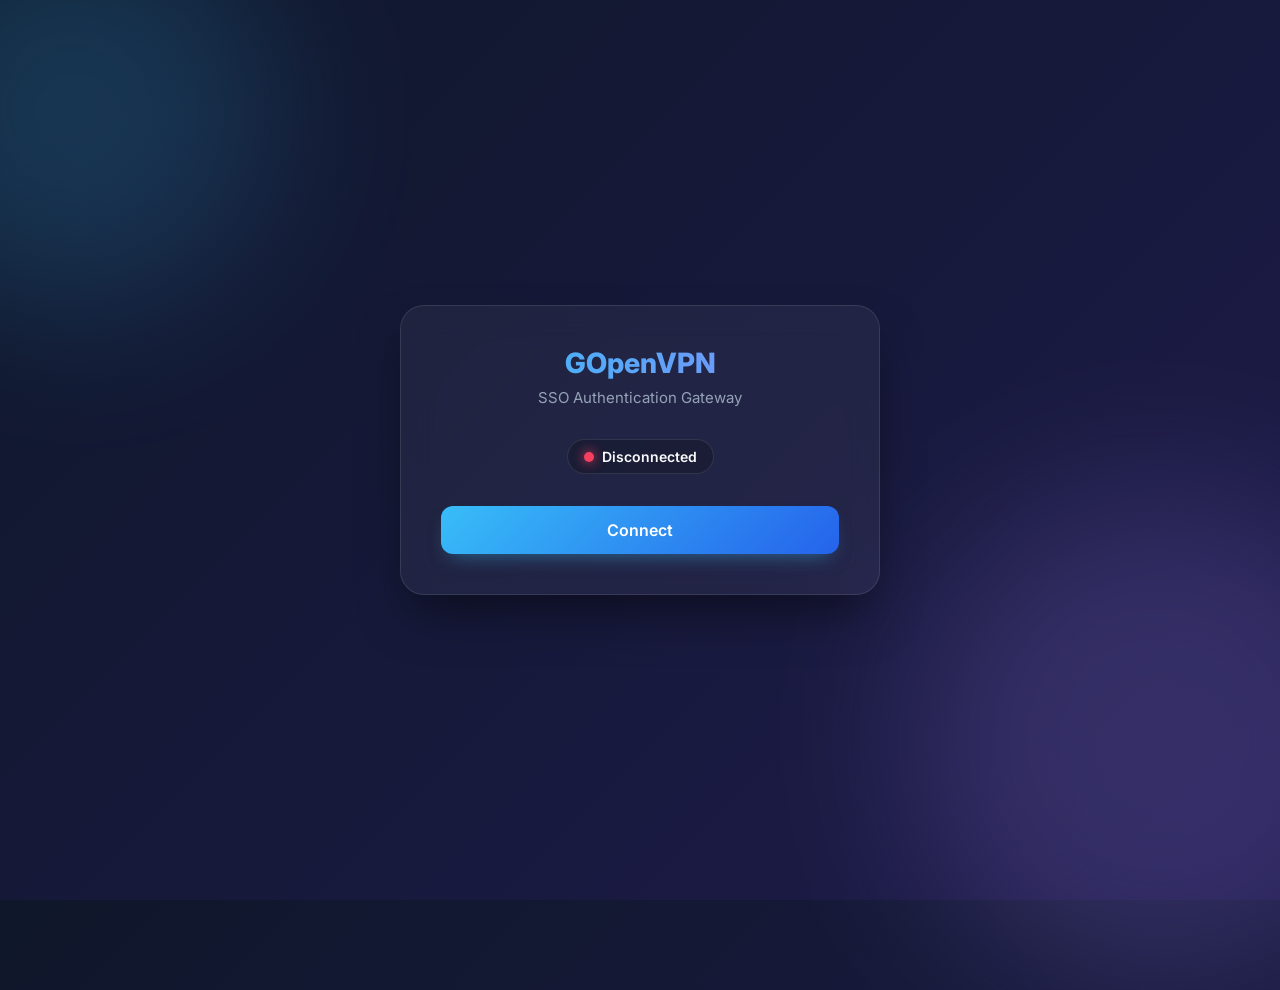
==== webapp/index.html @ 4560c25c "feat: implement OpenVPN 3 SSO web manager with Docker and Go backend" ====
<!DOCTYPE html>
<html lang="en">

<head>
    <meta charset="UTF-8">
    <meta name="viewport" content="width=device-width, initial-scale=1.0">
    <title>OpenVPN 3 SSO WebApp</title>
    <style>
        @import url('https://fonts.googleapis.com/css2?family=Inter:wght@400;600;800&display=swap');

        :root {
            --bg-grad-1: #0f172a;
            --bg-grad-2: #1e1b4b;
            --glass-bg: rgba(255, 255, 255, 0.05);
            --glass-border: rgba(255, 255, 255, 0.1);
            --accent: #38bdf8;
            --danger: #f43f5e;
            --success: #10b981;
            --text-main: #f8fafc;
            --text-muted: #94a3b8;
        }

        * {
            box-sizing: border-box;
            margin: 0;
            padding: 0;
            font-family: 'Inter', sans-serif;
        }

        body {
            background: linear-gradient(135deg, var(--bg-grad-1), var(--bg-grad-2));
            color: var(--text-main);
            min-height: 100vh;
            display: flex;
            align-items: center;
            justify-content: center;
            overflow: hidden;
            position: relative;
        }

        /* Animated background blobs */
        .blob {
            position: absolute;
            filter: blur(80px);
            z-index: 0;
            opacity: 0.6;
            animation: float 10s infinite ease-in-out alternate;
        }

        .blob-1 {
            top: -10%;
            left: -10%;
            width: 400px;
            height: 400px;
            background: rgba(56, 189, 248, 0.3);
            border-radius: 50%;
        }

        .blob-2 {
            bottom: -10%;
            right: -10%;
            width: 500px;
            height: 500px;
            background: rgba(167, 139, 250, 0.3);
            border-radius: 50%;
            animation-delay: -5s;
        }

        @keyframes float {
            0% {
                transform: translate(0, 0) scale(1);
            }

            100% {
                transform: translate(30px, 50px) scale(1.1);
            }
        }

        .container {
            position: relative;
            z-index: 10;
            background: var(--glass-bg);
            backdrop-filter: blur(16px);
            -webkit-backdrop-filter: blur(16px);
            border: 1px solid var(--glass-border);
            border-radius: 24px;
            padding: 40px;
            width: 90%;
            max-width: 480px;
            text-align: center;
            box-shadow: 0 25px 50px -12px rgba(0, 0, 0, 0.5);
            transition: all 0.4s cubic-bezier(0.4, 0, 0.2, 1);
        }

        .header h1 {
            font-size: 28px;
            font-weight: 800;
            margin-bottom: 8px;
            background: linear-gradient(to right, #38bdf8, #818cf8);
            background-clip: text;
            -webkit-background-clip: text;
            -webkit-text-fill-color: transparent;
        }

        .header p {
            color: var(--text-muted);
            font-size: 15px;
            margin-bottom: 32px;
        }

        .status-badge {
            display: inline-flex;
            align-items: center;
            gap: 8px;
            padding: 8px 16px;
            border-radius: 999px;
            background: rgba(0, 0, 0, 0.2);
            border: 1px solid var(--glass-border);
            font-size: 14px;
            font-weight: 600;
            margin-bottom: 32px;
        }

        .dot {
            width: 10px;
            height: 10px;
            border-radius: 50%;
            background: var(--text-muted);
            box-shadow: 0 0 10px var(--text-muted);
            transition: background 0.3s, box-shadow 0.3s;
        }

        .status-badge.connected .dot {
            background: var(--success);
            box-shadow: 0 0 12px var(--success);
        }

        .status-badge.connecting .dot {
            background: #f59e0b;
            box-shadow: 0 0 12px #f59e0b;
            animation: pulse 1.5s infinite;
        }

        .status-badge.disconnected .dot {
            background: var(--danger);
            box-shadow: 0 0 12px var(--danger);
        }

        @keyframes pulse {
            0% {
                transform: scale(1);
                opacity: 1;
            }

            50% {
                transform: scale(1.5);
                opacity: 0.5;
            }

            100% {
                transform: scale(1);
                opacity: 1;
            }
        }

        .btn {
            appearance: none;
            border: none;
            background: linear-gradient(135deg, #38bdf8, #2563eb);
            color: white;
            font-size: 16px;
            font-weight: 600;
            padding: 14px 28px;
            border-radius: 12px;
            cursor: pointer;
            width: 100%;
            transition: transform 0.2s, box-shadow 0.2s, background 0.3s;
            box-shadow: 0 10px 20px -10px rgba(56, 189, 248, 0.5);
        }

        .btn:hover {
            transform: translateY(-2px);
            box-shadow: 0 15px 25px -10px rgba(56, 189, 248, 0.7);
        }

        .btn:active {
            transform: translateY(0);
        }

        .btn-disconnect {
            background: linear-gradient(135deg, #f43f5e, #be123c);
            box-shadow: 0 10px 20px -10px rgba(244, 63, 94, 0.5);
            display: none;
        }

        .btn-disconnect:hover {
            box-shadow: 0 15px 25px -10px rgba(244, 63, 94, 0.7);
        }

        .loader {
            display: none;
            width: 24px;
            height: 24px;
            border: 3px solid rgba(255, 255, 255, 0.3);
            border-radius: 50%;
            border-top-color: white;
            animation: spin 1s ease-in-out infinite;
            margin: 0 auto;
        }

        @keyframes spin {
            to {
                transform: rotate(360deg);
            }
        }

        .btn.loading .btn-text {
            display: none;
        }

        .btn.loading .loader {
            display: block;
        }

        .btn:disabled,
        .btn.loading {
            pointer-events: none;
            opacity: 0.8;
        }
    </style>
</head>

<body>
    <div class="blob blob-1"></div>
    <div class="blob blob-2"></div>

    <div class="container" id="app">
        <div class="header">
            <h1>GOpenVPN</h1>
            <p>SSO Authentication Gateway</p>
        </div>

        <div class="status-badge disconnected" id="statusBadge">
            <div class="dot"></div>
            <span id="statusText">Disconnected</span>
        </div>

        <button class="btn" id="btnConnect" onclick="startVPN()">
            <span class="btn-text">Connect</span>
            <div class="loader"></div>
        </button>

        <button class="btn btn-disconnect" id="btnDisconnect" onclick="stopVPN()">
            <span class="btn-text">Disconnect</span>
            <div class="loader"></div>
        </button>
    </div>

    <script>
        const btnConnect = document.getElementById('btnConnect');
        const btnDisconnect = document.getElementById('btnDisconnect');
        const statusBadge = document.getElementById('statusBadge');
        const statusText = document.getElementById('statusText');

        setInterval(updateStatus, 2000);

        async function updateStatus() {
            try {
                const res = await fetch('/api/status');
                const data = await res.json();

                if (data.connected) {
                    setUIState('connected');
                } else if (statusBadge.classList.contains('connected')) {
                    setUIState('disconnected');
                }
            } catch (e) {
                console.error("Error fetching status", e);
            }
        }

        function setUIState(state) {
            statusBadge.className = `status-badge ${state}`;
            btnConnect.classList.remove('loading');
            btnDisconnect.classList.remove('loading');

            if (state === 'connected') {
                statusText.innerText = 'Connected (tun0 Active)';
                btnConnect.style.display = 'none';
                btnConnect.disabled = true;
                btnDisconnect.style.display = 'block';
                btnDisconnect.disabled = false;
                document.getElementById('app').style.borderColor = 'rgba(16, 185, 129, 0.4)';
            } else if (state === 'connecting') {
                statusText.innerText = 'Waiting for Authentication...';
                btnConnect.style.display = 'block';
                btnConnect.classList.add('loading');
                btnConnect.disabled = true;
                btnDisconnect.style.display = 'none';
                document.getElementById('app').style.borderColor = 'rgba(245, 158, 11, 0.4)';
            } else {
                statusText.innerText = 'Disconnected';
                btnConnect.style.display = 'block';
                btnConnect.disabled = false;
                btnDisconnect.style.display = 'none';
                document.getElementById('app').style.borderColor = 'rgba(255, 255, 255, 0.1)';
            }
        }

        async function startVPN() {
            if (btnConnect.disabled || btnConnect.classList.contains('loading')) return;
            setUIState('connecting');

            try {
                const res = await fetch('/api/start', { method: 'POST' });
                const data = await res.json();

                if (data.url) {
                    window.open(data.url, '_blank');
                } else if (data.status === 'connected') {
                    setUIState('connected');
                } else {
                    alert('Error: ' + (data.error || 'Could not start'));
                    setUIState('disconnected');
                }
            } catch (e) {
                alert('Backend connection failed.');
                setUIState('disconnected');
            }
        }

        async function stopVPN() {
            if (btnDisconnect.disabled || btnDisconnect.classList.contains('loading')) return;
            btnDisconnect.classList.add('loading');
            btnDisconnect.disabled = true;
            try {
                await fetch('/api/stop', { method: 'POST' });
            } catch (e) {
                btnDisconnect.classList.remove('loading');
                btnDisconnect.disabled = false;
            }
        }

        updateStatus();
    </script>
</body>

</html>
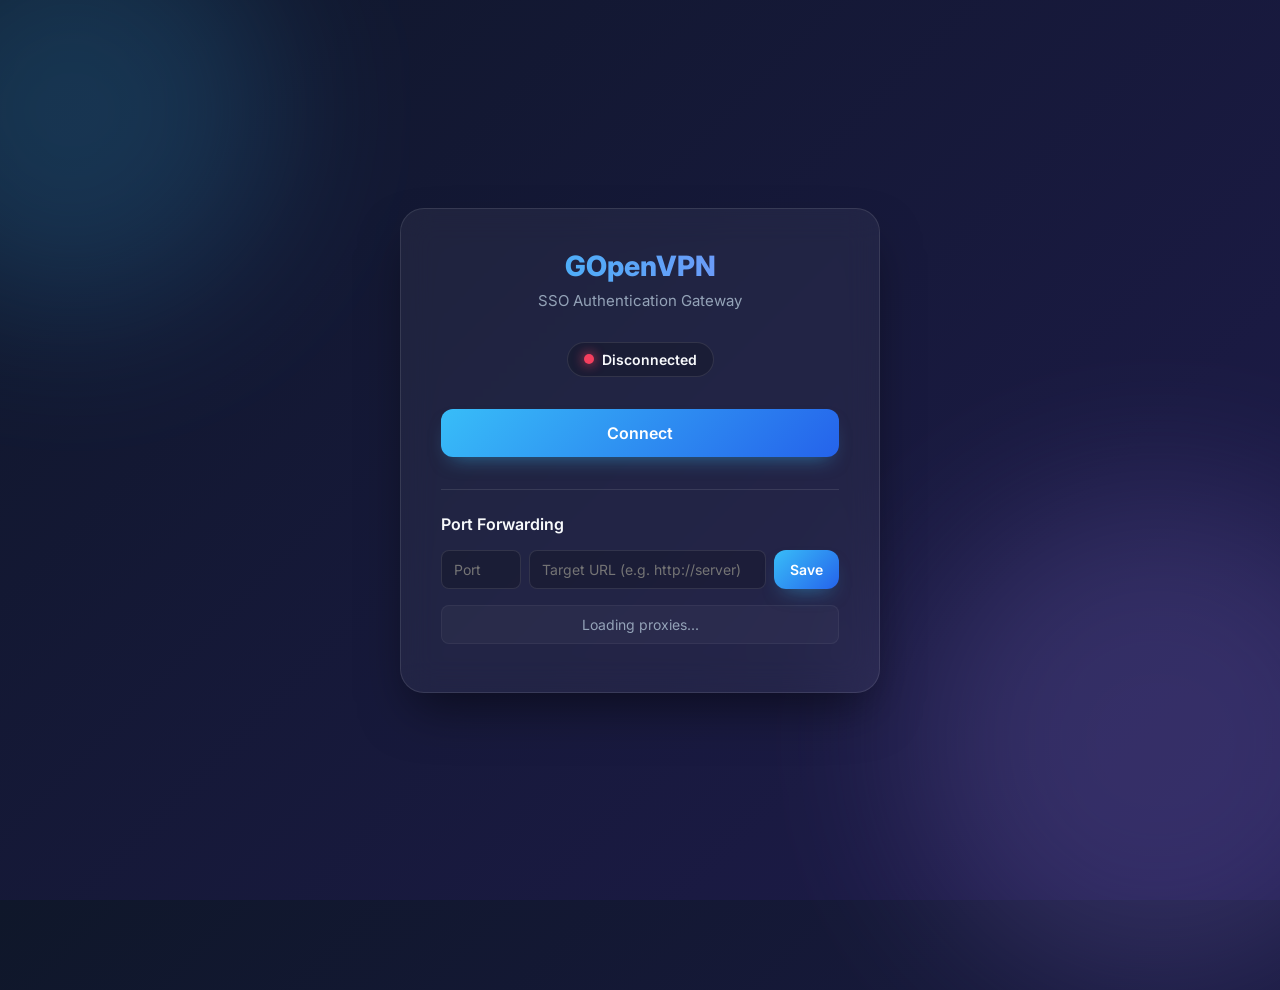
==== commit 00b6ee46: "feat: add webapp for OpenVPN session management and dynamic reverse proxy configuration" ====
--- a/webapp/index.html
+++ b/webapp/index.html
@@ -227,6 +227,130 @@
             pointer-events: none;
             opacity: 0.8;
         }
+
+        .proxy-section {
+            margin-top: 32px;
+            padding-top: 24px;
+            border-top: 1px solid var(--glass-border);
+            text-align: left;
+        }
+
+        .proxy-section h3 {
+            font-size: 16px;
+            font-weight: 600;
+            color: var(--text-main);
+            margin-bottom: 16px;
+        }
+
+        .proxy-form {
+            display: flex;
+            gap: 8px;
+            margin-bottom: 16px;
+        }
+
+        .proxy-form input {
+            background: rgba(0, 0, 0, 0.2);
+            border: 1px solid var(--glass-border);
+            color: var(--text-main);
+            padding: 10px 12px;
+            border-radius: 8px;
+            font-size: 14px;
+            outline: none;
+            transition: border-color 0.2s;
+        }
+        
+        .proxy-form input:focus {
+            border-color: var(--accent);
+        }
+        
+        #proxyPort {
+            width: 80px;
+        }
+
+        #proxyTarget {
+            flex-grow: 1;
+            min-width: 0;
+        }
+
+        .btn-small {
+            padding: 10px 16px;
+            font-size: 14px;
+            width: auto;
+        }
+
+        .proxy-list {
+            list-style: none;
+            max-height: 150px;
+            overflow-y: auto;
+        }
+
+        .proxy-list::-webkit-scrollbar {
+            width: 6px;
+        }
+        
+        .proxy-list::-webkit-scrollbar-thumb {
+            background: rgba(255, 255, 255, 0.2);
+            border-radius: 3px;
+        }
+
+        .proxy-list li {
+            display: flex;
+            justify-content: space-between;
+            align-items: center;
+            background: rgba(255, 255, 255, 0.03);
+            padding: 10px 12px;
+            border-radius: 8px;
+            margin-bottom: 8px;
+            border: 1px solid rgba(255, 255, 255, 0.05);
+            font-size: 14px;
+        }
+
+        .proxy-list li span {
+            flex-grow: 1;
+            white-space: nowrap;
+            overflow: hidden;
+            text-overflow: ellipsis;
+            margin-right: 12px;
+        }
+        
+        .proxy-actions {
+            display: flex;
+            gap: 4px;
+        }
+
+        .btn-edit {
+            background: rgba(56, 189, 248, 0.2);
+            color: var(--accent);
+            border: 1px solid rgba(56, 189, 248, 0.3);
+            padding: 6px 12px;
+            border-radius: 6px;
+            cursor: pointer;
+            font-size: 12px;
+            font-weight: 600;
+            transition: all 0.2s;
+        }
+
+        .btn-edit:hover {
+            background: rgba(56, 189, 248, 0.4);
+            border-color: rgba(56, 189, 248, 0.5);
+        }
+
+        .btn-delete {
+            background: rgba(244, 63, 94, 0.2);
+            color: var(--danger);
+            border: 1px solid rgba(244, 63, 94, 0.3);
+            padding: 6px 12px;
+            border-radius: 6px;
+            cursor: pointer;
+            font-size: 12px;
+            font-weight: 600;
+            transition: all 0.2s;
+        }
+        
+        .btn-delete:hover {
+            background: rgba(244, 63, 94, 0.4);
+            border-color: rgba(244, 63, 94, 0.5);
+        }
     </style>
 </head>
 
@@ -254,6 +378,18 @@
             <span class="btn-text">Disconnect</span>
             <div class="loader"></div>
         </button>
+
+        <div class="proxy-section">
+            <h3>Port Forwarding</h3>
+            <div class="proxy-form">
+                <input type="number" id="proxyPort" placeholder="Port" min="1" max="65535">
+                <input type="text" id="proxyTarget" placeholder="Target URL (e.g. http://server)">
+                <button class="btn btn-small" onclick="addProxy()">Save</button>
+            </div>
+            <ul class="proxy-list" id="proxyList">
+                <li style="color: var(--text-muted); justify-content: center;">Loading proxies...</li>
+            </ul>
+        </div>
     </div>
 
     <script>
@@ -341,7 +477,86 @@
             }
         }
 
+        async function fetchProxies() {
+            try {
+                const res = await fetch('/api/proxies');
+                const rules = await res.json();
+                const list = document.getElementById('proxyList');
+                list.innerHTML = '';
+                if (rules && rules.length > 0) {
+                    rules.forEach(rule => {
+                        const li = document.createElement('li');
+                        li.innerHTML = `<span><b>${rule.port}</b> ➞ ${rule.target}</span>
+                        <div class="proxy-actions">
+                            <button class="btn-edit" onclick="editProxy(${rule.port}, '${rule.target}')">Edit</button>
+                            <button class="btn-delete" onclick="deleteProxy(${rule.port})">Delete</button>
+                        </div>`;
+                        list.appendChild(li);
+                    });
+                } else {
+                    list.innerHTML = '<li style="color: var(--text-muted); justify-content: center;">No proxies configured</li>';
+                }
+            } catch (e) {
+                console.error("Error fetching proxies", e);
+            }
+        }
+
+        async function addProxy() {
+            const portInput = document.getElementById('proxyPort');
+            const targetInput = document.getElementById('proxyTarget');
+            const port = parseInt(portInput.value);
+            let target = targetInput.value.trim();
+
+            if (!port || !target) {
+                alert("Please provide both port and target URL.");
+                return;
+            }
+            
+            if (!target.startsWith('http://') && !target.startsWith('https://')) {
+                target = 'http://' + target;
+            }
+
+            try {
+                const res = await fetch('/api/proxies', {
+                    method: 'POST',
+                    headers: { 'Content-Type': 'application/json' },
+                    body: JSON.stringify({ port, target })
+                });
+
+                if (res.ok) {
+                    portInput.value = '';
+                    targetInput.value = '';
+                    fetchProxies();
+                } else {
+                    const err = await res.text();
+                    alert("Error saving proxy: " + err);
+                }
+            } catch (e) {
+                alert("Error connecting to server.");
+            }
+        }
+
+        function editProxy(port, target) {
+            document.getElementById('proxyPort').value = port;
+            document.getElementById('proxyTarget').value = target;
+            document.getElementById('proxyTarget').focus();
+        }
+
+        async function deleteProxy(port) {
+            try {
+                const res = await fetch(`/api/proxies?port=${port}`, { method: 'DELETE' });
+                if (res.ok) {
+                    fetchProxies();
+                } else {
+                    alert("Error deleting proxy.");
+                }
+            } catch (e) {
+                alert("Error connecting to server.");
+            }
+        }
+
         updateStatus();
+        fetchProxies();
     </script>
 </body>
 
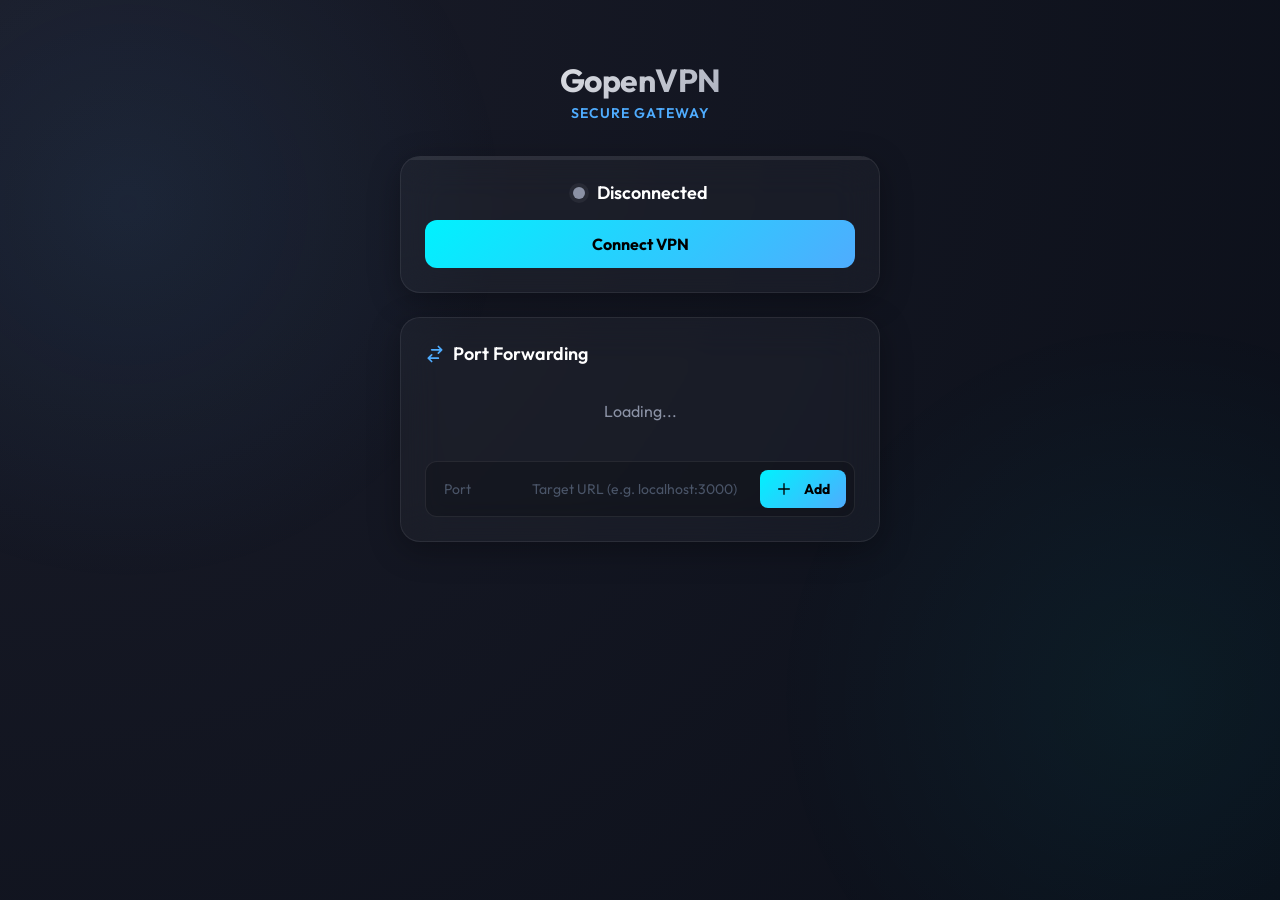
==== commit 1b43056a: "feat: add modern glass-morphism web interface for GopenVPN gateway management" ====
--- a/webapp/index.html
+++ b/webapp/index.html
@@ -4,146 +4,167 @@
 <head>
     <meta charset="UTF-8">
     <meta name="viewport" content="width=device-width, initial-scale=1.0">
-    <title>OpenVPN 3 SSO WebApp</title>
+    <title>GopenVPN Gateway</title>
     <style>
-        @import url('https://fonts.googleapis.com/css2?family=Inter:wght@400;600;800&display=swap');
+        @import url('https://fonts.googleapis.com/css2?family=Outfit:wght@300;400;600;700&display=swap');
 
         :root {
-            --bg-grad-1: #0f172a;
-            --bg-grad-2: #1e1b4b;
-            --glass-bg: rgba(255, 255, 255, 0.05);
-            --glass-border: rgba(255, 255, 255, 0.1);
-            --accent: #38bdf8;
-            --danger: #f43f5e;
-            --success: #10b981;
-            --text-main: #f8fafc;
-            --text-muted: #94a3b8;
+            --bg-dark: #0b0f19;
+            --bg-gradient: radial-gradient(circle at top left, #1a1c29, #0b0f19);
+            --glass-bg: rgba(255, 255, 255, 0.03);
+            --glass-bg-hover: rgba(255, 255, 255, 0.06);
+            --glass-border: rgba(255, 255, 255, 0.08);
+            --accent-primary: #00f2fe;
+            --accent-secondary: #4facfe;
+            --danger: #ff4b4b;
+            --success: #00ff88;
+            --warning: #ffb800;
+            --text-main: #ffffff;
+            --text-muted: #8b92a5;
         }
 
         * {
             box-sizing: border-box;
             margin: 0;
             padding: 0;
-            font-family: 'Inter', sans-serif;
+            font-family: 'Outfit', sans-serif;
         }
 
         body {
-            background: linear-gradient(135deg, var(--bg-grad-1), var(--bg-grad-2));
+            background: var(--bg-gradient);
+            background-color: var(--bg-dark);
             color: var(--text-main);
             min-height: 100vh;
             display: flex;
-            align-items: center;
             justify-content: center;
-            overflow: hidden;
-            position: relative;
-        }
-
-        /* Animated background blobs */
-        .blob {
-            position: absolute;
-            filter: blur(80px);
-            z-index: 0;
-            opacity: 0.6;
-            animation: float 10s infinite ease-in-out alternate;
-        }
-
-        .blob-1 {
-            top: -10%;
-            left: -10%;
-            width: 400px;
-            height: 400px;
-            background: rgba(56, 189, 248, 0.3);
+            padding: 20px;
+        }
+
+        /* Ambient Glow Effects */
+        .ambient-glow {
+            position: fixed;
+            width: 60vw;
+            height: 60vw;
             border-radius: 50%;
-        }
-
-        .blob-2 {
-            bottom: -10%;
-            right: -10%;
-            width: 500px;
-            height: 500px;
-            background: rgba(167, 139, 250, 0.3);
-            border-radius: 50%;
-            animation-delay: -5s;
-        }
-
-        @keyframes float {
-            0% {
-                transform: translate(0, 0) scale(1);
-            }
-
-            100% {
-                transform: translate(30px, 50px) scale(1.1);
-            }
-        }
-
-        .container {
-            position: relative;
-            z-index: 10;
-            background: var(--glass-bg);
-            backdrop-filter: blur(16px);
-            -webkit-backdrop-filter: blur(16px);
-            border: 1px solid var(--glass-border);
-            border-radius: 24px;
-            padding: 40px;
-            width: 90%;
+            background: radial-gradient(circle, rgba(79, 172, 254, 0.08) 0%, rgba(0, 0, 0, 0) 70%);
+            top: -20vh;
+            left: -20vw;
+            z-index: -1;
+            pointer-events: none;
+        }
+
+        .ambient-glow.right {
+            background: radial-gradient(circle, rgba(0, 242, 254, 0.05) 0%, rgba(0, 0, 0, 0) 70%);
+            top: auto;
+            bottom: -20vh;
+            left: auto;
+            right: -20vw;
+        }
+
+        .app-container {
+            width: 100%;
             max-width: 480px;
+            display: flex;
+            flex-direction: column;
+            gap: 24px;
+            padding-top: 40px;
+            padding-bottom: 40px;
+        }
+
+        /* Header */
+        .header {
             text-align: center;
-            box-shadow: 0 25px 50px -12px rgba(0, 0, 0, 0.5);
-            transition: all 0.4s cubic-bezier(0.4, 0, 0.2, 1);
+            margin-bottom: 10px;
         }
 
         .header h1 {
-            font-size: 28px;
-            font-weight: 800;
-            margin-bottom: 8px;
-            background: linear-gradient(to right, #38bdf8, #818cf8);
+            font-size: 32px;
+            font-weight: 700;
+            background: linear-gradient(135deg, var(--text-main), var(--text-muted));
             background-clip: text;
             -webkit-background-clip: text;
             -webkit-text-fill-color: transparent;
+            letter-spacing: -0.5px;
         }
 
         .header p {
-            color: var(--text-muted);
-            font-size: 15px;
-            margin-bottom: 32px;
-        }
-
-        .status-badge {
-            display: inline-flex;
-            align-items: center;
-            gap: 8px;
-            padding: 8px 16px;
-            border-radius: 999px;
-            background: rgba(0, 0, 0, 0.2);
-            border: 1px solid var(--glass-border);
+            color: var(--accent-secondary);
             font-size: 14px;
             font-weight: 600;
-            margin-bottom: 32px;
-        }
-
-        .dot {
-            width: 10px;
-            height: 10px;
+            letter-spacing: 1px;
+            text-transform: uppercase;
+            margin-top: 4px;
+        }
+
+        /* Glass Card Base */
+        .glass-card {
+            background: var(--glass-bg);
+            backdrop-filter: blur(20px);
+            -webkit-backdrop-filter: blur(20px);
+            border: 1px solid var(--glass-border);
+            border-radius: 20px;
+            padding: 24px;
+            box-shadow: 0 8px 32px 0 rgba(0, 0, 0, 0.3);
+            transition: all 0.3s ease;
+        }
+
+        /* Status Section */
+        .status-card {
+            display: flex;
+            flex-direction: column;
+            align-items: center;
+            gap: 16px;
+            position: relative;
+            overflow: hidden;
+        }
+
+        .status-card::before {
+            content: '';
+            position: absolute;
+            top: 0;
+            left: 0;
+            right: 0;
+            height: 3px;
+            background: var(--glass-border);
+            transition: background 0.5s ease;
+        }
+
+        .status-card.connected::before {
+            background: var(--success);
+            box-shadow: 0 0 15px var(--success);
+        }
+
+        .status-card.connecting::before {
+            background: var(--warning);
+            box-shadow: 0 0 15px var(--warning);
+        }
+
+        .status-header {
+            display: flex;
+            align-items: center;
+            gap: 12px;
+            font-size: 18px;
+            font-weight: 600;
+        }
+
+        .status-indicator {
+            width: 12px;
+            height: 12px;
             border-radius: 50%;
             background: var(--text-muted);
-            box-shadow: 0 0 10px var(--text-muted);
-            transition: background 0.3s, box-shadow 0.3s;
-        }
-
-        .status-badge.connected .dot {
+            box-shadow: 0 0 0 4px rgba(255, 255, 255, 0.05);
+            transition: all 0.3s ease;
+        }
+
+        .connected .status-indicator {
             background: var(--success);
-            box-shadow: 0 0 12px var(--success);
-        }
-
-        .status-badge.connecting .dot {
-            background: #f59e0b;
-            box-shadow: 0 0 12px #f59e0b;
+            box-shadow: 0 0 0 4px rgba(0, 255, 136, 0.2), 0 0 12px var(--success);
+        }
+
+        .connecting .status-indicator {
+            background: var(--warning);
+            box-shadow: 0 0 0 4px rgba(255, 184, 0, 0.2);
             animation: pulse 1.5s infinite;
-        }
-
-        .status-badge.disconnected .dot {
-            background: var(--danger);
-            box-shadow: 0 0 12px var(--danger);
         }
 
         @keyframes pulse {
@@ -153,8 +174,8 @@
             }
 
             50% {
-                transform: scale(1.5);
-                opacity: 0.5;
+                transform: scale(1.2);
+                opacity: 0.7;
             }
 
             100% {
@@ -163,49 +184,70 @@
             }
         }
 
+        /* Buttons */
         .btn {
-            appearance: none;
+            background: linear-gradient(135deg, var(--accent-primary), var(--accent-secondary));
+            color: #000;
             border: none;
-            background: linear-gradient(135deg, #38bdf8, #2563eb);
-            color: white;
+            padding: 14px 24px;
+            border-radius: 12px;
             font-size: 16px;
-            font-weight: 600;
-            padding: 14px 28px;
-            border-radius: 12px;
+            font-weight: 700;
             cursor: pointer;
             width: 100%;
-            transition: transform 0.2s, box-shadow 0.2s, background 0.3s;
-            box-shadow: 0 10px 20px -10px rgba(56, 189, 248, 0.5);
+            transition: transform 0.2s, box-shadow 0.2s;
+            display: flex;
+            justify-content: center;
+            align-items: center;
+            gap: 8px;
         }
 
         .btn:hover {
             transform: translateY(-2px);
-            box-shadow: 0 15px 25px -10px rgba(56, 189, 248, 0.7);
+            box-shadow: 0 8px 20px rgba(79, 172, 254, 0.3);
         }
 
         .btn:active {
             transform: translateY(0);
         }
 
-        .btn-disconnect {
-            background: linear-gradient(135deg, #f43f5e, #be123c);
-            box-shadow: 0 10px 20px -10px rgba(244, 63, 94, 0.5);
-            display: none;
-        }
-
-        .btn-disconnect:hover {
-            box-shadow: 0 15px 25px -10px rgba(244, 63, 94, 0.7);
+        .btn-danger {
+            background: transparent;
+            border: 1px solid var(--danger);
+            color: var(--danger);
+        }
+
+        .btn-danger:hover {
+            background: rgba(255, 75, 75, 0.1);
+            box-shadow: 0 8px 20px rgba(255, 75, 75, 0.2);
+        }
+
+        .btn.loading {
+            pointer-events: none;
+            opacity: 0.8;
         }
 
         .loader {
             display: none;
-            width: 24px;
-            height: 24px;
-            border: 3px solid rgba(255, 255, 255, 0.3);
+            width: 20px;
+            height: 20px;
+            border: 2px solid rgba(0, 0, 0, 0.2);
+            border-top-color: #000;
             border-radius: 50%;
-            border-top-color: white;
-            animation: spin 1s ease-in-out infinite;
-            margin: 0 auto;
+            animation: spin 1s linear infinite;
+        }
+
+        .btn-danger .loader {
+            border-color: rgba(255, 75, 75, 0.2);
+            border-top-color: var(--danger);
+        }
+
+        .btn.loading .loader {
+            display: block;
+        }
+
+        .btn.loading span {
+            display: none;
         }
 
         @keyframes spin {
@@ -214,188 +256,227 @@
             }
         }
 
-        .btn.loading .btn-text {
-            display: none;
-        }
-
-        .btn.loading .loader {
-            display: block;
-        }
-
-        .btn:disabled,
-        .btn.loading {
-            pointer-events: none;
-            opacity: 0.8;
-        }
-
-        .proxy-section {
-            margin-top: 32px;
-            padding-top: 24px;
-            border-top: 1px solid var(--glass-border);
-            text-align: left;
-        }
-
-        .proxy-section h3 {
+        /* Proxies Section */
+        .section-title {
+            font-size: 18px;
+            font-weight: 600;
+            margin-bottom: 16px;
+            display: flex;
+            align-items: center;
+            gap: 8px;
+        }
+
+        .section-title svg {
+            width: 20px;
+            height: 20px;
+            color: var(--accent-secondary);
+        }
+
+        .proxy-list {
+            display: flex;
+            flex-direction: column;
+            gap: 12px;
+            margin-bottom: 20px;
+        }
+
+        .proxy-card {
+            background: rgba(255, 255, 255, 0.02);
+            border: 1px solid var(--glass-border);
+            border-radius: 12px;
+            padding: 16px;
+            display: flex;
+            justify-content: space-between;
+            align-items: center;
+            transition: background 0.2s;
+        }
+
+        .proxy-card:hover {
+            background: var(--glass-bg-hover);
+        }
+
+        .proxy-info {
+            display: flex;
+            flex-direction: column;
+            gap: 4px;
+            overflow: hidden;
+        }
+
+        .proxy-port {
             font-size: 16px;
             font-weight: 600;
             color: var(--text-main);
-            margin-bottom: 16px;
-        }
-
-        .proxy-form {
+            display: flex;
+            align-items: center;
+            gap: 6px;
+        }
+
+        .proxy-port::before {
+            content: '';
+            display: inline-block;
+            width: 8px;
+            height: 8px;
+            background: var(--success);
+            border-radius: 50%;
+            box-shadow: 0 0 8px var(--success);
+        }
+
+        .proxy-target {
+            font-size: 13px;
+            color: var(--text-muted);
+            white-space: nowrap;
+            overflow: hidden;
+            text-overflow: ellipsis;
+        }
+
+        .proxy-actions {
             display: flex;
             gap: 8px;
-            margin-bottom: 16px;
-        }
-
-        .proxy-form input {
+        }
+
+        .icon-btn {
+            background: rgba(255, 255, 255, 0.05);
+            border: 1px solid var(--glass-border);
+            color: var(--text-muted);
+            width: 32px;
+            height: 32px;
+            border-radius: 8px;
+            display: flex;
+            justify-content: center;
+            align-items: center;
+            cursor: pointer;
+            transition: all 0.2s;
+        }
+
+        .icon-btn:hover {
+            color: var(--text-main);
+            background: rgba(255, 255, 255, 0.1);
+        }
+
+        .icon-btn.delete:hover {
+            color: var(--danger);
+            border-color: rgba(255, 75, 75, 0.3);
+            background: rgba(255, 75, 75, 0.1);
+        }
+
+        /* Add Proxy Form */
+        .add-proxy-form {
+            display: grid;
+            grid-template-columns: 80px 1fr auto;
+            gap: 8px;
             background: rgba(0, 0, 0, 0.2);
+            padding: 8px;
+            border-radius: 12px;
             border: 1px solid var(--glass-border);
+        }
+
+        .input-glass {
+            background: transparent;
+            border: none;
             color: var(--text-main);
-            padding: 10px 12px;
-            border-radius: 8px;
+            padding: 10px;
             font-size: 14px;
             outline: none;
-            transition: border-color 0.2s;
-        }
-        
-        .proxy-form input:focus {
-            border-color: var(--accent);
-        }
-        
-        #proxyPort {
-            width: 80px;
-        }
-
-        #proxyTarget {
-            flex-grow: 1;
-            min-width: 0;
+            border-radius: 8px;
+            transition: background 0.2s;
+        }
+
+        .input-glass:focus {
+            background: rgba(255, 255, 255, 0.05);
+        }
+
+        .input-glass::placeholder {
+            color: #4a5568;
         }
 
         .btn-small {
             padding: 10px 16px;
             font-size: 14px;
+            border-radius: 8px;
             width: auto;
         }
 
-        .proxy-list {
-            list-style: none;
-            max-height: 150px;
-            overflow-y: auto;
-        }
-
-        .proxy-list::-webkit-scrollbar {
-            width: 6px;
-        }
-        
-        .proxy-list::-webkit-scrollbar-thumb {
-            background: rgba(255, 255, 255, 0.2);
-            border-radius: 3px;
-        }
-
-        .proxy-list li {
-            display: flex;
-            justify-content: space-between;
-            align-items: center;
-            background: rgba(255, 255, 255, 0.03);
-            padding: 10px 12px;
-            border-radius: 8px;
-            margin-bottom: 8px;
-            border: 1px solid rgba(255, 255, 255, 0.05);
-            font-size: 14px;
-        }
-
-        .proxy-list li span {
-            flex-grow: 1;
-            white-space: nowrap;
-            overflow: hidden;
-            text-overflow: ellipsis;
-            margin-right: 12px;
-        }
-        
-        .proxy-actions {
-            display: flex;
-            gap: 4px;
-        }
-
-        .btn-edit {
-            background: rgba(56, 189, 248, 0.2);
-            color: var(--accent);
-            border: 1px solid rgba(56, 189, 248, 0.3);
-            padding: 6px 12px;
-            border-radius: 6px;
-            cursor: pointer;
-            font-size: 12px;
-            font-weight: 600;
-            transition: all 0.2s;
-        }
-
-        .btn-edit:hover {
-            background: rgba(56, 189, 248, 0.4);
-            border-color: rgba(56, 189, 248, 0.5);
-        }
-
-        .btn-delete {
-            background: rgba(244, 63, 94, 0.2);
-            color: var(--danger);
-            border: 1px solid rgba(244, 63, 94, 0.3);
-            padding: 6px 12px;
-            border-radius: 6px;
-            cursor: pointer;
-            font-size: 12px;
-            font-weight: 600;
-            transition: all 0.2s;
-        }
-        
-        .btn-delete:hover {
-            background: rgba(244, 63, 94, 0.4);
-            border-color: rgba(244, 63, 94, 0.5);
+        /* Mobile Adjustments */
+        @media (max-width: 480px) {
+            .add-proxy-form {
+                grid-template-columns: 1fr;
+            }
+
+            .add-proxy-form .btn-small {
+                width: 100%;
+            }
         }
     </style>
 </head>
 
 <body>
-    <div class="blob blob-1"></div>
-    <div class="blob blob-2"></div>
-
-    <div class="container" id="app">
+
+    <div class="ambient-glow"></div>
+    <div class="ambient-glow right"></div>
+
+    <div class="app-container">
         <div class="header">
-            <h1>GOpenVPN</h1>
-            <p>SSO Authentication Gateway</p>
+            <h1>GopenVPN</h1>
+            <p>Secure Gateway</p>
         </div>
 
-        <div class="status-badge disconnected" id="statusBadge">
-            <div class="dot"></div>
-            <span id="statusText">Disconnected</span>
+        <div class="glass-card status-card" id="statusCard">
+            <div class="status-header">
+                <div class="status-indicator"></div>
+                <span id="statusText">Disconnected</span>
+            </div>
+
+            <button class="btn" id="btnConnect" onclick="startVPN()">
+                <span>Connect VPN</span>
+                <div class="loader"></div>
+            </button>
+
+            <a class="btn" id="btnAuth" target="_blank"
+                style="display: none; background: linear-gradient(135deg, #f59e0b, #d97706); color: white; text-decoration: none;">
+                <span>Authenticate</span>
+                <svg width="18" height="18" fill="none" stroke="currentColor" viewBox="0 0 24 24">
+                    <path stroke-linecap="round" stroke-linejoin="round" stroke-width="2"
+                        d="M10 6H6a2 2 0 00-2 2v10a2 2 0 002 2h10a2 2 0 002-2v-4M14 4h6m0 0v6m0-6L10 14"></path>
+                </svg>
+            </a>
+
+            <button class="btn btn-danger" id="btnDisconnect" onclick="stopVPN()" style="display: none;">
+                <span>Disconnect</span>
+                <div class="loader"></div>
+            </button>
         </div>
 
-        <button class="btn" id="btnConnect" onclick="startVPN()">
-            <span class="btn-text">Connect</span>
-            <div class="loader"></div>
-        </button>
-
-        <button class="btn btn-disconnect" id="btnDisconnect" onclick="stopVPN()">
-            <span class="btn-text">Disconnect</span>
-            <div class="loader"></div>
-        </button>
-
-        <div class="proxy-section">
-            <h3>Port Forwarding</h3>
-            <div class="proxy-form">
-                <input type="number" id="proxyPort" placeholder="Port" min="1" max="65535">
-                <input type="text" id="proxyTarget" placeholder="Target URL (e.g. http://server)">
-                <button class="btn btn-small" onclick="addProxy()">Save</button>
+        <div class="glass-card">
+            <h3 class="section-title">
+                <svg fill="none" stroke="currentColor" viewBox="0 0 24 24">
+                    <path stroke-linecap="round" stroke-linejoin="round" stroke-width="2"
+                        d="M8 7h12m0 0l-4-4m4 4l-4 4m0 6H4m0 0l4 4m-4-4l4-4"></path>
+                </svg>
+                Port Forwarding
+            </h3>
+
+            <div class="proxy-list" id="proxyList">
+                <div style="text-align: center; color: var(--text-muted); padding: 20px;">Loading...</div>
             </div>
-            <ul class="proxy-list" id="proxyList">
-                <li style="color: var(--text-muted); justify-content: center;">Loading proxies...</li>
-            </ul>
+
+            <div class="add-proxy-form">
+                <input type="number" id="proxyPort" class="input-glass" placeholder="Port" min="1" max="65535">
+                <input type="text" id="proxyTarget" class="input-glass" placeholder="Target URL (e.g. localhost:3000)">
+                <button class="btn btn-small" onclick="addProxy()">
+                    <svg style="width:16px;height:16px;margin-right:4px;" fill="none" stroke="currentColor"
+                        viewBox="0 0 24 24">
+                        <path stroke-linecap="round" stroke-linejoin="round" stroke-width="2" d="M12 4v16m8-8H4"></path>
+                    </svg>
+                    <span id="btnSubmitText">Add</span>
+                </button>
+            </div>
         </div>
     </div>
 
     <script>
         const btnConnect = document.getElementById('btnConnect');
         const btnDisconnect = document.getElementById('btnDisconnect');
-        const statusBadge = document.getElementById('statusBadge');
+        const btnAuth = document.getElementById('btnAuth');
+        const statusCard = document.getElementById('statusCard');
         const statusText = document.getElementById('statusText');
 
         setInterval(updateStatus, 2000);
@@ -404,10 +485,9 @@
             try {
                 const res = await fetch('/api/status');
                 const data = await res.json();
-
                 if (data.connected) {
                     setUIState('connected');
-                } else if (statusBadge.classList.contains('connected')) {
+                } else if (statusCard.classList.contains('connected')) {
                     setUIState('disconnected');
                 }
             } catch (e) {
@@ -415,36 +495,35 @@
             }
         }
 
-        function setUIState(state) {
-            statusBadge.className = `status-badge ${state}`;
+        function setUIState(state, authUrl = null) {
+            statusCard.className = `glass-card status-card ${state}`;
             btnConnect.classList.remove('loading');
             btnDisconnect.classList.remove('loading');
 
+            btnConnect.style.display = 'none';
+            btnDisconnect.style.display = 'none';
+            btnAuth.style.display = 'none';
+
             if (state === 'connected') {
-                statusText.innerText = 'Connected (tun0 Active)';
-                btnConnect.style.display = 'none';
-                btnConnect.disabled = true;
-                btnDisconnect.style.display = 'block';
-                btnDisconnect.disabled = false;
-                document.getElementById('app').style.borderColor = 'rgba(16, 185, 129, 0.4)';
+                statusText.innerText = 'VPN Connected';
+                btnDisconnect.style.display = 'flex';
             } else if (state === 'connecting') {
-                statusText.innerText = 'Waiting for Authentication...';
-                btnConnect.style.display = 'block';
+                statusText.innerText = 'Starting...';
+                btnConnect.style.display = 'flex';
                 btnConnect.classList.add('loading');
-                btnConnect.disabled = true;
-                btnDisconnect.style.display = 'none';
-                document.getElementById('app').style.borderColor = 'rgba(245, 158, 11, 0.4)';
+            } else if (state === 'auth_required') {
+                statusText.innerText = 'Authentication Required';
+                btnAuth.href = authUrl;
+                btnAuth.style.display = 'flex';
+                statusCard.className = `glass-card status-card connecting`;
             } else {
                 statusText.innerText = 'Disconnected';
-                btnConnect.style.display = 'block';
-                btnConnect.disabled = false;
-                btnDisconnect.style.display = 'none';
-                document.getElementById('app').style.borderColor = 'rgba(255, 255, 255, 0.1)';
+                btnConnect.style.display = 'flex';
             }
         }
 
         async function startVPN() {
-            if (btnConnect.disabled || btnConnect.classList.contains('loading')) return;
+            if (btnConnect.classList.contains('loading')) return;
             setUIState('connecting');
 
             try {
@@ -452,7 +531,7 @@
                 const data = await res.json();
 
                 if (data.url) {
-                    window.open(data.url, '_blank');
+                    setUIState('auth_required', data.url);
                 } else if (data.status === 'connected') {
                     setUIState('connected');
                 } else {
@@ -466,15 +545,11 @@
         }
 
         async function stopVPN() {
-            if (btnDisconnect.disabled || btnDisconnect.classList.contains('loading')) return;
+            if (btnDisconnect.classList.contains('loading')) return;
             btnDisconnect.classList.add('loading');
-            btnDisconnect.disabled = true;
             try {
                 await fetch('/api/stop', { method: 'POST' });
-            } catch (e) {
-                btnDisconnect.classList.remove('loading');
-                btnDisconnect.disabled = false;
-            }
+            } catch (e) { }
         }
 
         async function fetchProxies() {
@@ -483,22 +558,30 @@
                 const rules = await res.json();
                 const list = document.getElementById('proxyList');
                 list.innerHTML = '';
+
                 if (rules && rules.length > 0) {
                     rules.forEach(rule => {
-                        const li = document.createElement('li');
-                        li.innerHTML = `<span><b>${rule.port}</b> ➞ ${rule.target}</span>
-                        <div class="proxy-actions">
-                            <button class="btn-edit" onclick="editProxy(${rule.port}, '${rule.target}')">Edit</button>
-                            <button class="btn-delete" onclick="deleteProxy(${rule.port})">Delete</button>
-                        </div>`;
-                        list.appendChild(li);
+                        list.innerHTML += `
+                            <div class="proxy-card">
+                                <div class="proxy-info">
+                                    <div class="proxy-port">Port ${rule.port}</div>
+                                    <div class="proxy-target">${rule.target}</div>
+                                </div>
+                                <div class="proxy-actions">
+                                    <button class="icon-btn" onclick="editProxy(${rule.port}, '${rule.target}')" title="Edit">
+                                        <svg width="16" height="16" fill="none" stroke="currentColor" viewBox="0 0 24 24"><path stroke-linecap="round" stroke-linejoin="round" stroke-width="2" d="M15.232 5.232l3.536 3.536m-2.036-5.036a2.5 2.5 0 113.536 3.536L6.5 21.036H3v-3.572L16.732 3.732z"></path></svg>
+                                    </button>
+                                    <button class="icon-btn delete" onclick="deleteProxy(${rule.port})" title="Delete">
+                                        <svg width="16" height="16" fill="none" stroke="currentColor" viewBox="0 0 24 24"><path stroke-linecap="round" stroke-linejoin="round" stroke-width="2" d="M19 7l-.867 12.142A2 2 0 0116.138 21H7.862a2 2 0 01-1.995-1.858L5 7m5 4v6m4-6v6m1-10V4a1 1 0 00-1-1h-4a1 1 0 00-1 1v3M4 7h16"></path></svg>
+                                    </button>
+                                </div>
+                            </div>
+                        `;
                     });
                 } else {
-                    list.innerHTML = '<li style="color: var(--text-muted); justify-content: center;">No proxies configured</li>';
+                    list.innerHTML = '<div style="text-align: center; color: var(--text-muted); padding: 20px;">No forwarded ports active</div>';
                 }
-            } catch (e) {
-                console.error("Error fetching proxies", e);
-            }
+            } catch (e) { }
         }
 
         async function addProxy() {
@@ -511,7 +594,6 @@
                 alert("Please provide both port and target URL.");
                 return;
             }
-            
             if (!target.startsWith('http://') && !target.startsWith('https://')) {
                 target = 'http://' + target;
             }
@@ -526,6 +608,7 @@
                 if (res.ok) {
                     portInput.value = '';
                     targetInput.value = '';
+                    document.getElementById('btnSubmitText').innerText = 'Add';
                     fetchProxies();
                 } else {
                     const err = await res.text();
@@ -539,20 +622,15 @@
         function editProxy(port, target) {
             document.getElementById('proxyPort').value = port;
             document.getElementById('proxyTarget').value = target;
+            document.getElementById('btnSubmitText').innerText = 'Save';
             document.getElementById('proxyTarget').focus();
         }
 
         async function deleteProxy(port) {
             try {
-                const res = await fetch(`/api/proxies?port=${port}`, { method: 'DELETE' });
-                if (res.ok) {
-                    fetchProxies();
-                } else {
-                    alert("Error deleting proxy.");
-                }
-            } catch (e) {
-                alert("Error connecting to server.");
-            }
+                const res = await fetch('/api/proxies?port=' + port, { method: 'DELETE' });
+                if (res.ok) fetchProxies();
+            } catch (e) { }
         }
 
         updateStatus();
